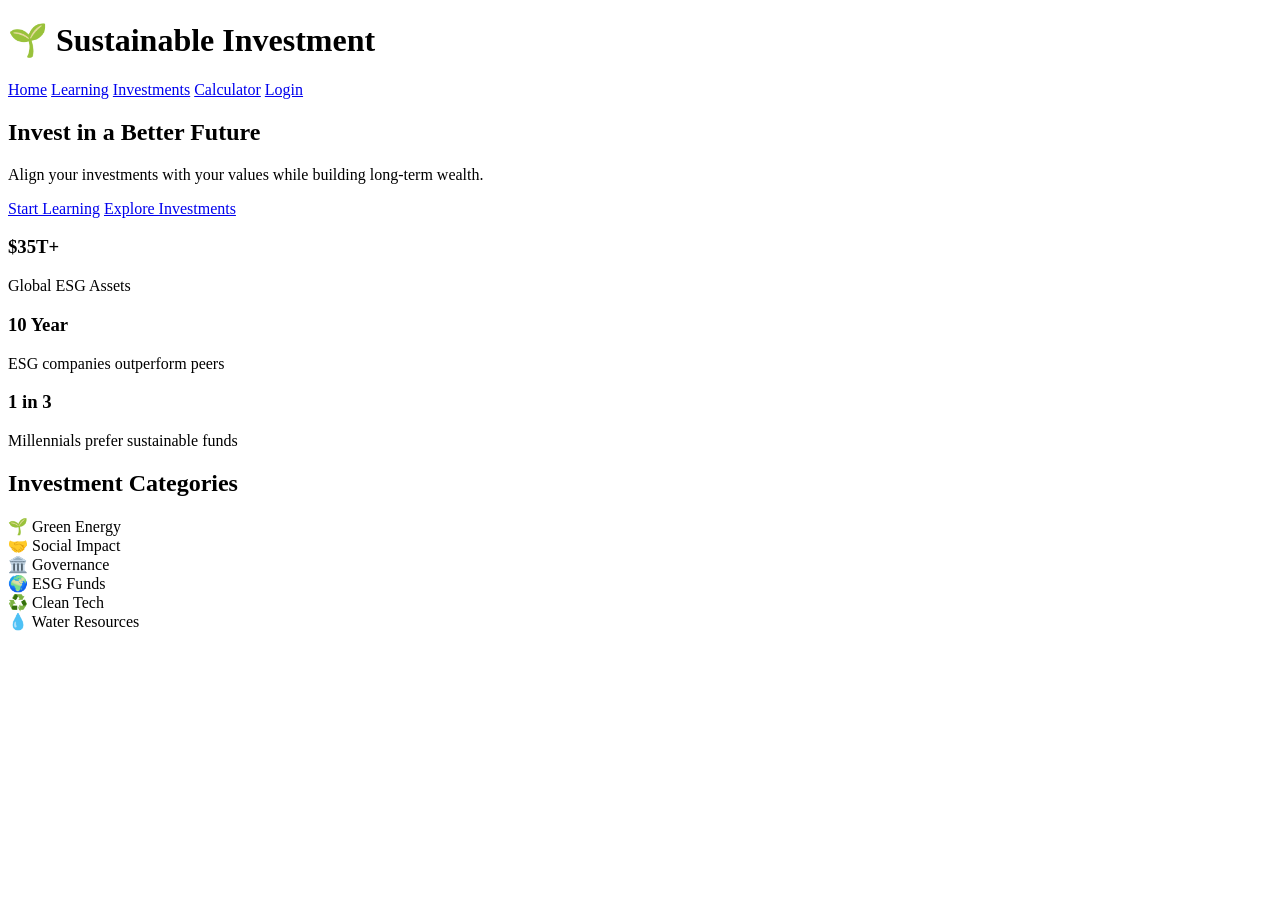
==== index.html @ 3e21f273 "index added" ====
<!doctype html>
<html>
  <head>
    <title>Sustainable Investment</title>
    <link rel="stylesheet" href="index.css" />
  </head>


  <body>
    <header>
      <h1>🌱 Sustainable Investment</h1>


      <nav>
        <a href="index.html">Home</a>
        <a href="learning.html">Learning</a>
        <a href="investment.html">Investments</a>
        <a href="calculator.html">Calculator</a>
        <a href="#">Login</a>
      </nav>
    </header>


    <!-- HERO SECTION -->


    <section class="hero">
      <h2>Invest in a Better Future</h2>


      <p>
        Align your investments with your values while building long-term wealth.
      </p>


      <div class="buttons">
        <a href="learning.html" class="btn">Start Learning</a>
        <a href="investment.html" class="btn secondary">Explore Investments</a>
      </div>
    </section>


    <!-- WHY ESG -->


    <section class="stats">
      <div class="card">
        <h3>$35T+</h3>
        <p>Global ESG Assets</p>
      </div>


      <div class="card">
        <h3>10 Year</h3>
        <p>ESG companies outperform peers</p>
      </div>


      <div class="card">
        <h3>1 in 3</h3>
        <p>Millennials prefer sustainable funds</p>
      </div>
    </section>


    <!-- INVESTMENT CATEGORY GRID -->


    <section class="categories">
      <h2>Investment Categories</h2>


      <div class="grid">
        <div class="cat">🌱 Green Energy</div>
        <div class="cat">🤝 Social Impact</div>
        <div class="cat">🏛️ Governance</div>
        <div class="cat">🌍 ESG Funds</div>
        <div class="cat">♻️ Clean Tech</div>
        <div class="cat">💧 Water Resources</div>
      </div>
    </section>
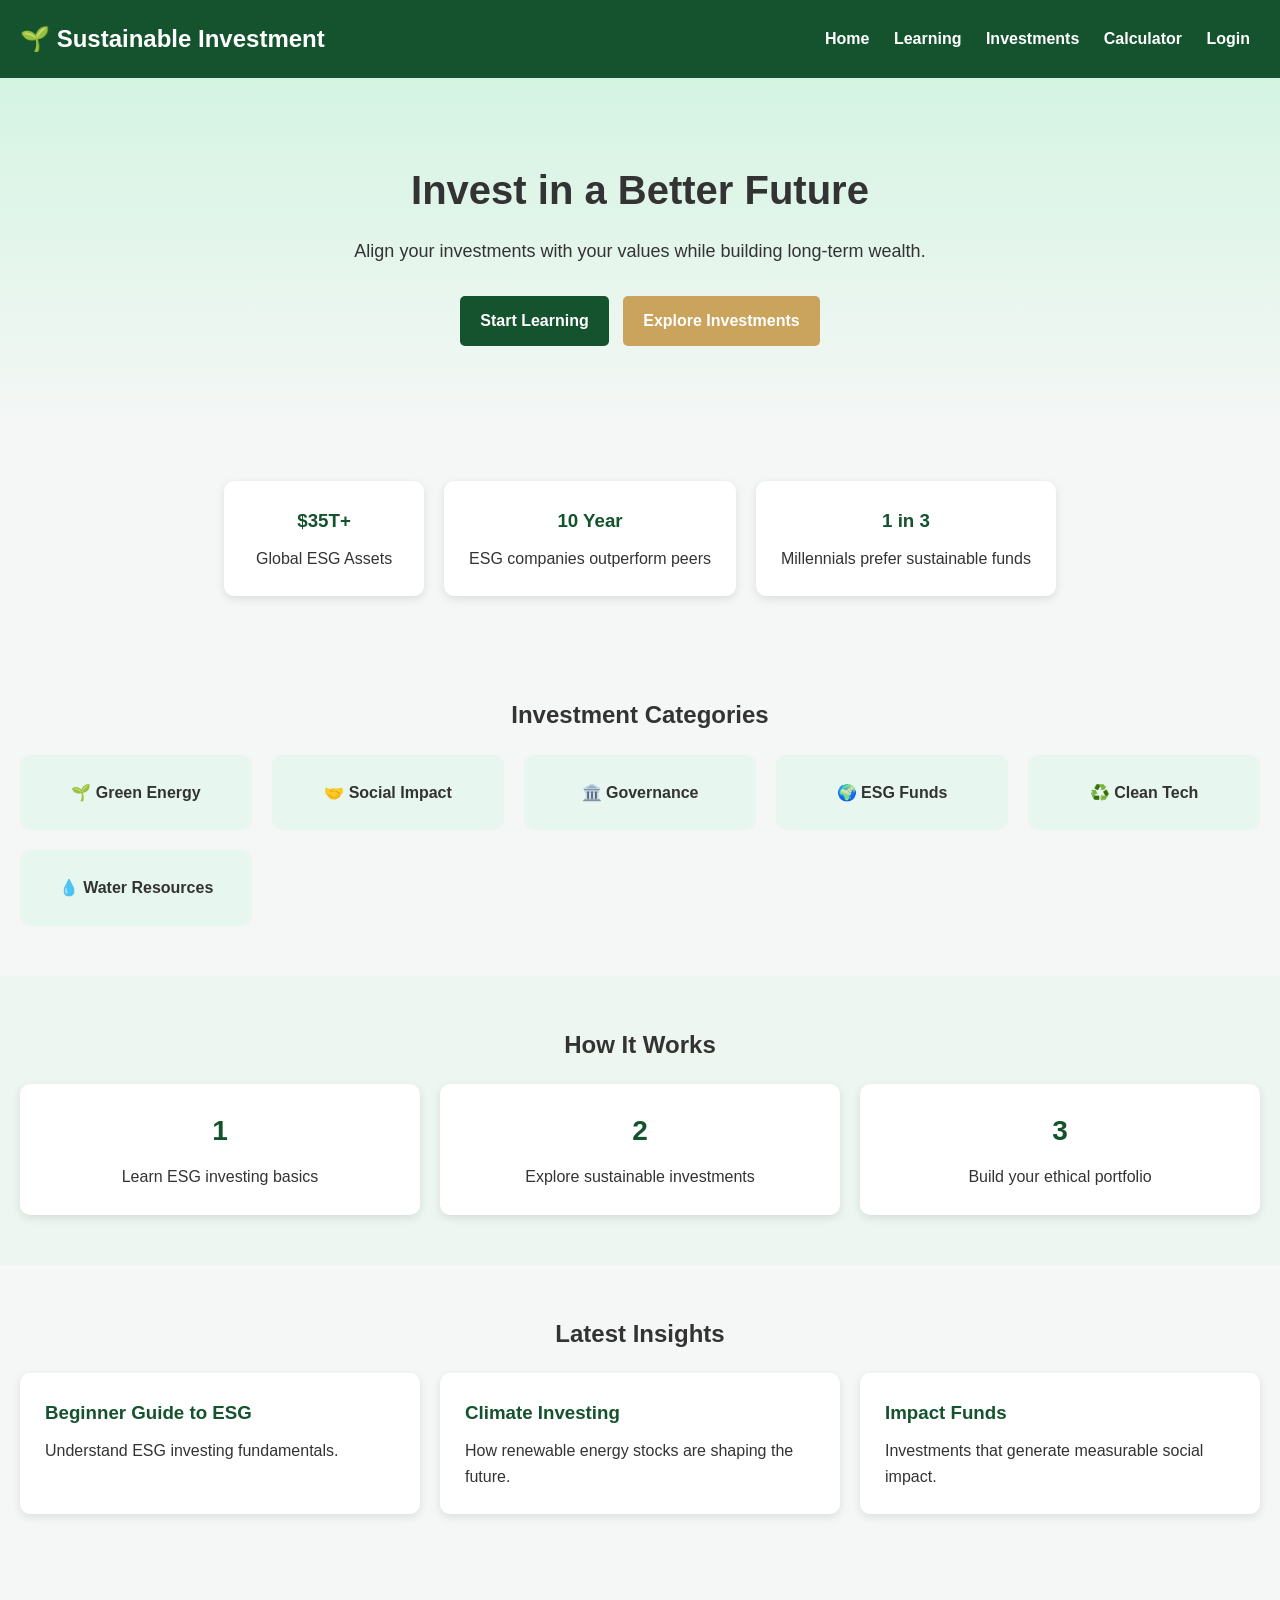
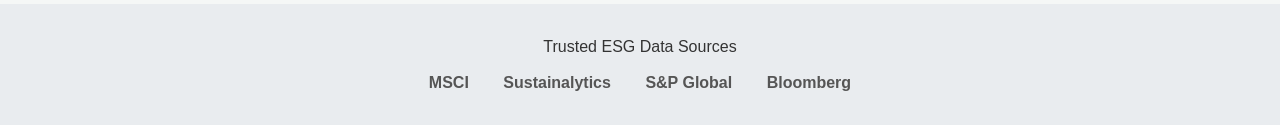
==== commit 4e9cf2af: "htmlcss updated" ====
--- a/index.html
+++ b/index.html
@@ -79,3 +79,76 @@
         <div class="cat">💧 Water Resources</div>
       </div>
     </section>
+ <!-- HOW IT WORKS -->
+
+
+    <section class="steps">
+      <h2>How It Works</h2>
+
+
+      <div class="grid">
+        <div class="card">
+          <h3>1</h3>
+          <p>Learn ESG investing basics</p>
+        </div>
+
+
+        <div class="card">
+          <h3>2</h3>
+          <p>Explore sustainable investments</p>
+        </div>
+
+
+        <div class="card">
+          <h3>3</h3>
+          <p>Build your ethical portfolio</p>
+        </div>
+      </div>
+    </section>
+
+
+    <!-- ARTICLES -->
+
+
+    <section class="articles">
+      <h2>Latest Insights</h2>
+
+
+      <div class="grid">
+        <div class="card">
+          <h3>Beginner Guide to ESG</h3>
+          <p>Understand ESG investing fundamentals.</p>
+        </div>
+
+
+        <div class="card">
+          <h3>Climate Investing</h3>
+          <p>How renewable energy stocks are shaping the future.</p>
+        </div>
+
+
+        <div class="card">
+          <h3>Impact Funds</h3>
+          <p>Investments that generate measurable social impact.</p>
+        </div>
+      </div>
+    </section>
+
+
+    <!-- TRUST BAR -->
+
+
+    <section class="trust">
+      <p>Trusted ESG Data Sources</p>
+
+
+      <div class="logos">
+        <span>MSCI</span>
+        <span>Sustainalytics</span>
+        <span>S&P Global</span>
+        <span>Bloomberg</span>
+      </div>
+    </section>
+ 
+ </body>
+</html>
--- a/index.css
+++ b/index.css
@@ -0,0 +1,269 @@
+*{
+margin:0;
+padding:0;
+box-sizing:border-box;
+font-family:Arial, Helvetica, sans-serif;
+}
+
+
+
+
+/* Body */
+
+
+body{
+background:#f5f7f6;
+color:#333;
+line-height:1.6;
+}
+
+
+
+
+/* Header */
+
+
+header{
+background:#14532d;
+color:white;
+padding:20px;
+display:flex;
+justify-content:space-between;
+align-items:center;
+flex-wrap:wrap;
+}
+
+
+header h1{
+font-size:24px;
+}
+
+
+nav a{
+color:white;
+margin:10px;
+text-decoration:none;
+font-weight:bold;
+}
+
+
+nav a:hover{
+text-decoration:underline;
+}
+
+
+
+
+/* Hero Section */
+
+
+.hero{
+text-align:center;
+padding:80px 20px;
+background:linear-gradient(#d4f4e2,#f5f7f6);
+}
+
+
+.hero h2{
+font-size:40px;
+margin-bottom:15px;
+}
+
+
+.hero p{
+font-size:18px;
+margin-bottom:25px;
+}
+
+
+
+
+/* Buttons */
+
+
+.buttons{
+margin-top:10px;
+}
+
+
+.btn{
+display:inline-block;
+background:#14532d;
+color:white;
+padding:12px 20px;
+margin:5px;
+border-radius:5px;
+text-decoration:none;
+font-weight:bold;
+}
+
+
+.btn:hover{
+background:#0f3d21;
+}
+
+
+.secondary{
+background:#caa35c;
+color:white;
+}
+
+
+.secondary:hover{
+background:#a88645;
+}
+
+
+
+
+/* Stats Section */
+
+
+.stats{
+display:flex;
+justify-content:center;
+gap:20px;
+padding:50px 20px;
+flex-wrap:wrap;
+}
+
+
+.card{
+background:white;
+padding:25px;
+border-radius:10px;
+box-shadow:0 3px 10px rgba(0,0,0,0.1);
+text-align:center;
+min-width:200px;
+}
+
+
+.card h3{
+color:#14532d;
+margin-bottom:10px;
+}
+
+
+
+
+/* Category Grid */
+
+
+.categories{
+text-align:center;
+padding:50px 20px;
+}
+
+
+.grid{
+display:grid;
+grid-template-columns:repeat(auto-fit,minmax(200px,1fr));
+gap:20px;
+margin-top:20px;
+}
+
+
+.cat{
+background:#e7f6ee;
+padding:25px;
+border-radius:10px;
+font-weight:bold;
+transition:0.3s;
+}
+
+
+.cat:hover{
+background:#cceedd;
+transform:translateY(-5px);
+}
+
+
+
+
+/* Steps */
+
+
+.steps{
+background:#eef6f2;
+padding:50px 20px;
+text-align:center;
+}
+
+
+.steps .card h3{
+font-size:28px;
+}
+
+
+
+
+/* Articles */
+
+
+.articles{
+padding:50px 20px;
+text-align:center;
+}
+
+
+.articles .card{
+text-align:left;
+}
+
+
+.articles h3{
+margin-bottom:10px;
+}
+
+
+
+
+/* Trust Bar */
+
+
+.trust{
+background:#e9ecef;
+text-align:center;
+padding:30px;
+margin-top:40px;
+}
+
+
+.logos{
+margin-top:10px;
+}
+
+
+.logos span{
+margin:15px;
+font-weight:bold;
+color:#555;
+}
+
+
+
+
+/* Responsive */
+
+
+@media (max-width:768px){
+
+
+header{
+flex-direction:column;
+text-align:center;
+}
+
+
+.hero h2{
+font-size:30px;
+}
+
+
+.stats{
+flex-direction:column;
+align-items:center;
+}
+
+
+}
